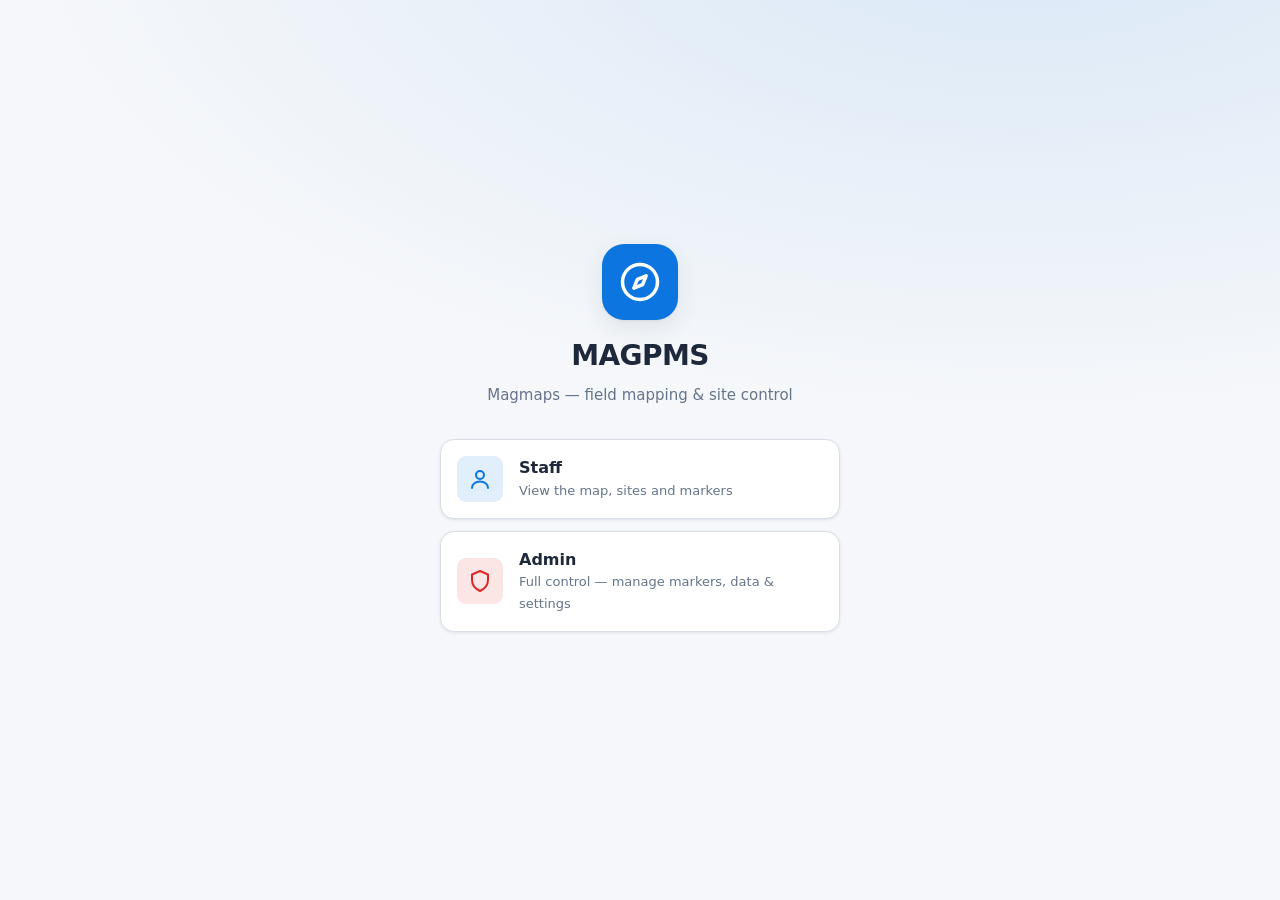
==== app/src/main/assets/index.html @ 500271c7 "Build Magmaps UI into the app with new design and full control system The app previously loaded a re" ====
<!DOCTYPE html>
<html lang="en" data-theme="auto">
<head>
<meta charset="UTF-8">
<meta name="viewport" content="width=device-width, initial-scale=1, viewport-fit=cover">
<meta name="theme-color" content="#1d4ed8">
<title>MAGPMS — Magmaps</title>
<link rel="stylesheet" href="css/theme.css">
</head>
<body>

<div class="entry">
  <div class="entry-card">
    <div class="entry-logo"><span data-icon="compass"></span></div>
    <h1>MAGPMS</h1>
    <p class="tagline">Magmaps — field mapping &amp; site control</p>

    <div class="role-cards">
      <button class="role-card" id="btn-staff">
        <span class="rc-icon"><span data-icon="user"></span></span>
        <span class="grow">
          <span class="rc-title">Staff</span><br>
          <span class="rc-sub">View the map, sites and markers</span>
        </span>
      </button>
      <button class="role-card admin" id="btn-admin">
        <span class="rc-icon"><span data-icon="shield"></span></span>
        <span class="grow">
          <span class="rc-title">Admin</span><br>
          <span class="rc-sub">Full control — manage markers, data &amp; settings</span>
        </span>
      </button>
    </div>

    <p class="continue muted" id="continue-hint"></p>
  </div>
</div>

<!-- Admin PIN modal -->
<div class="modal-backdrop" id="modal-admin-pin">
  <div class="modal">
    <div class="modal-head">
      <h3>Admin access</h3>
      <button class="icon-btn" data-close aria-label="Close"><span data-icon="close"></span></button>
    </div>
    <p class="muted">Enter the admin PIN to continue. Default is <strong>1234</strong> until changed in Settings.</p>
    <div class="field mt-4">
      <input type="password" inputmode="numeric" maxlength="8" class="input pin-input" id="admin-pin" placeholder="••••" autocomplete="off">
    </div>
    <div class="modal-actions">
      <button class="btn" data-close>Cancel</button>
      <button class="btn primary" id="btn-pin-go">Unlock</button>
    </div>
  </div>
</div>

<script src="js/store.js"></script>
<script src="js/app.js"></script>
<script>
(function () {
  App.renderIcons();

  function go(role) {
    Store.setRole(role);
    location.href = role === "admin" ? "admin.html" : "staff.html";
  }

  document.getElementById("btn-staff").addEventListener("click", function () { go("staff"); });

  document.getElementById("btn-admin").addEventListener("click", function () {
    App.openModal("modal-admin-pin");
    setTimeout(function () { document.getElementById("admin-pin").focus(); }, 100);
  });

  function tryPin() {
    var v = document.getElementById("admin-pin").value;
    if (v === Store.getSettings().pin) {
      document.getElementById("admin-pin").value = "";
      go("admin");
    } else {
      App.toast("Wrong PIN", "danger");
    }
  }
  document.getElementById("btn-pin-go").addEventListener("click", tryPin);
  document.getElementById("admin-pin").addEventListener("keydown", function (e) {
    if (e.key === "Enter") tryPin();
  });

  // "Continue as" hint from last used role
  var last = null;
  try { last = localStorage.getItem("magpms.lastRole"); } catch (e) {}
  if (last === "staff" || last === "admin") {
    var hint = document.getElementById("continue-hint");
    hint.innerHTML = 'Last time you signed in as <a href="#" id="continue-link"></a>';
    var link = document.getElementById("continue-link");
    link.textContent = last === "admin" ? "Admin" : "Staff";
    link.addEventListener("click", function (e) {
      e.preventDefault();
      if (last === "admin") {
        App.openModal("modal-admin-pin");
        setTimeout(function () { document.getElementById("admin-pin").focus(); }, 100);
      } else {
        go("staff");
      }
    });
  }
})();
</script>
</body>
</html>
---- app/src/main/assets/css/theme.css ----
/* ==========================================================================
   MAGPMS / Magmaps design system
   Single stylesheet, themed with CSS custom properties.
   Themes: light (default), dark — switched via [data-theme] on <html>,
   with "auto" following prefers-color-scheme.
   ========================================================================== */

:root {
  /* Brand */
  --brand-h: 210;
  --brand: hsl(var(--brand-h) 90% 46%);
  --brand-strong: hsl(var(--brand-h) 90% 38%);
  --brand-soft: hsl(var(--brand-h) 90% 46% / 0.12);
  --accent: hsl(160 84% 39%);
  --danger: hsl(0 72% 51%);
  --danger-soft: hsl(0 72% 51% / 0.12);
  --warning: hsl(38 92% 50%);

  /* Surfaces (light) */
  --bg: hsl(216 33% 97%);
  --surface: #ffffff;
  --surface-2: hsl(216 33% 94%);
  --border: hsl(215 25% 88%);
  --text: hsl(217 33% 17%);
  --text-dim: hsl(215 16% 47%);
  --text-inverse: #ffffff;
  --overlay: hsl(217 33% 17% / 0.45);
  --shadow: 0 1px 2px hsl(217 33% 17% / 0.06), 0 8px 24px hsl(217 33% 17% / 0.09);
  --shadow-sm: 0 1px 3px hsl(217 33% 17% / 0.10);

  /* Geometry */
  --radius: 14px;
  --radius-sm: 9px;
  --radius-full: 999px;
  --space-1: 4px;
  --space-2: 8px;
  --space-3: 12px;
  --space-4: 16px;
  --space-5: 24px;
  --space-6: 32px;

  --sidebar-w: 232px;
  --topbar-h: 56px;
  --bottomnav-h: 60px;

  --font: system-ui, -apple-system, "Segoe UI", Roboto, "Helvetica Neue", sans-serif;
}

/* Dark palette */
[data-theme="dark"] {
  --bg: hsl(220 26% 9%);
  --surface: hsl(219 24% 13%);
  --surface-2: hsl(219 22% 18%);
  --border: hsl(218 18% 24%);
  --text: hsl(214 30% 92%);
  --text-dim: hsl(215 14% 62%);
  --overlay: hsl(220 40% 3% / 0.6);
  --brand: hsl(var(--brand-h) 90% 58%);
  --brand-strong: hsl(var(--brand-h) 90% 50%);
  --brand-soft: hsl(var(--brand-h) 90% 58% / 0.16);
  --shadow: 0 1px 2px hsl(0 0% 0% / 0.3), 0 8px 24px hsl(0 0% 0% / 0.4);
  --shadow-sm: 0 1px 3px hsl(0 0% 0% / 0.35);
}

@media (prefers-color-scheme: dark) {
  [data-theme="auto"] {
    --bg: hsl(220 26% 9%);
    --surface: hsl(219 24% 13%);
    --surface-2: hsl(219 22% 18%);
    --border: hsl(218 18% 24%);
    --text: hsl(214 30% 92%);
    --text-dim: hsl(215 14% 62%);
    --overlay: hsl(220 40% 3% / 0.6);
    --brand: hsl(var(--brand-h) 90% 58%);
    --brand-strong: hsl(var(--brand-h) 90% 50%);
    --brand-soft: hsl(var(--brand-h) 90% 58% / 0.16);
    --shadow: 0 1px 2px hsl(0 0% 0% / 0.3), 0 8px 24px hsl(0 0% 0% / 0.4);
    --shadow-sm: 0 1px 3px hsl(0 0% 0% / 0.35);
  }
}

/* ==== Reset / base ==== */
*, *::before, *::after { box-sizing: border-box; }
html, body { height: 100%; }
body {
  margin: 0;
  font-family: var(--font);
  font-size: 15px;
  line-height: 1.45;
  color: var(--text);
  background: var(--bg);
  -webkit-tap-highlight-color: transparent;
}
h1, h2, h3, h4 { margin: 0; font-weight: 700; }
p { margin: 0; }
button { font: inherit; color: inherit; }
input, select, textarea { font: inherit; color: inherit; }
a { color: var(--brand); text-decoration: none; }
img { max-width: 100%; }
::selection { background: var(--brand-soft); }

/* ==== App shell layout ==== */
.app {
  display: grid;
  grid-template-rows: var(--topbar-h) 1fr;
  grid-template-columns: 1fr;
  height: 100dvh;
  overflow: hidden;
}
.app-main {
  position: relative;
  overflow-y: auto;
  overscroll-behavior: contain;
  padding-bottom: calc(var(--bottomnav-h) + env(safe-area-inset-bottom));
}
.app-main.is-map { overflow: hidden; padding-bottom: 0; }

/* Desktop: sidebar layout */
@media (min-width: 900px) {
  .app {
    grid-template-columns: var(--sidebar-w) 1fr;
    grid-template-rows: var(--topbar-h) 1fr;
    grid-template-areas:
      "sidebar topbar"
      "sidebar main";
  }
  .topbar { grid-area: topbar; }
  .sidebar { grid-area: sidebar; }
  .app-main { grid-area: main; padding-bottom: 0; }
}

/* ==== Topbar ==== */
.topbar {
  display: flex;
  align-items: center;
  gap: var(--space-3);
  padding: 0 var(--space-4);
  background: var(--surface);
  border-bottom: 1px solid var(--border);
  z-index: 30;
}
.topbar-title { font-size: 17px; font-weight: 700; flex: 1; min-width: 0; white-space: nowrap; overflow: hidden; text-overflow: ellipsis; }
.topbar .brand-mini { display: flex; align-items: center; gap: var(--space-2); font-weight: 800; color: var(--brand); }
@media (min-width: 900px) { .topbar .brand-mini { display: none; } }

.role-chip {
  font-size: 12px;
  font-weight: 700;
  letter-spacing: 0.04em;
  text-transform: uppercase;
  padding: 3px 10px;
  border-radius: var(--radius-full);
  background: var(--brand-soft);
  color: var(--brand);
}
.role-chip.admin { background: var(--danger-soft); color: var(--danger); }

/* ==== Sidebar (desktop) ==== */
.sidebar {
  display: none;
  flex-direction: column;
  background: var(--surface);
  border-right: 1px solid var(--border);
  padding: var(--space-4) var(--space-3);
  gap: var(--space-1);
  z-index: 31;
}
.sidebar .brand {
  display: flex;
  align-items: center;
  gap: var(--space-2);
  font-size: 18px;
  font-weight: 800;
  color: var(--brand);
  padding: var(--space-2) var(--space-3) var(--space-5);
}
.nav-item {
  display: flex;
  align-items: center;
  gap: var(--space-3);
  padding: 10px var(--space-3);
  border: 0;
  border-radius: var(--radius-sm);
  background: transparent;
  color: var(--text-dim);
  font-weight: 600;
  cursor: pointer;
  text-align: left;
  width: 100%;
}
.nav-item:hover { background: var(--surface-2); color: var(--text); }
.nav-item.active { background: var(--brand-soft); color: var(--brand); }
.nav-item .icon { width: 20px; height: 20px; flex: none; }
.sidebar .spacer { flex: 1; }
@media (min-width: 900px) { .sidebar { display: flex; } }

/* ==== Bottom nav (mobile) ==== */
.bottom-nav {
  position: fixed;
  left: 0; right: 0; bottom: 0;
  height: calc(var(--bottomnav-h) + env(safe-area-inset-bottom));
  padding-bottom: env(safe-area-inset-bottom);
  display: flex;
  background: var(--surface);
  border-top: 1px solid var(--border);
  z-index: 30;
}
.bottom-nav .nav-item {
  flex: 1;
  flex-direction: column;
  gap: 2px;
  justify-content: center;
  align-items: center;
  font-size: 11px;
  font-weight: 600;
  border-radius: 0;
  padding: 6px 0;
}
.bottom-nav .nav-item.active { background: transparent; }
@media (min-width: 900px) { .bottom-nav { display: none; } }

/* ==== Views (tab sections) ==== */
.view { display: none; }
.view.active { display: block; }
.view-pad { padding: var(--space-4); max-width: 980px; margin: 0 auto; }
@media (min-width: 900px) { .view-pad { padding: var(--space-5); } }

/* ==== Map view ==== */
.map-wrap { position: absolute; inset: 0; }
#map { position: absolute; inset: 0; z-index: 1; background: var(--surface-2); }

.map-fallback {
  position: absolute;
  inset: 0;
  z-index: 2;
  display: flex;
  flex-direction: column;
  align-items: center;
  justify-content: center;
  gap: var(--space-3);
  text-align: center;
  padding: var(--space-5);
  background: var(--bg);
}
.map-fallback .icon { width: 48px; height: 48px; color: var(--text-dim); }

/* Floating map controls */
.map-fabs {
  position: absolute;
  right: var(--space-3);
  bottom: calc(var(--bottomnav-h) + var(--space-4));
  z-index: 5;
  display: flex;
  flex-direction: column;
  gap: var(--space-2);
}
@media (min-width: 900px) { .map-fabs { bottom: var(--space-5); } }
.fab {
  width: 44px; height: 44px;
  border-radius: var(--radius-full);
  border: 1px solid var(--border);
  background: var(--surface);
  color: var(--text);
  box-shadow: var(--shadow-sm);
  display: flex; align-items: center; justify-content: center;
  cursor: pointer;
}
.fab:active { transform: scale(0.94); }
.fab.primary { background: var(--brand); border-color: var(--brand); color: var(--text-inverse); }
.fab .icon { width: 22px; height: 22px; }

/* Leaflet skin to match theme */
.leaflet-container { font-family: var(--font); }
.leaflet-bar a, .leaflet-bar a:hover {
  background: var(--surface);
  color: var(--text);
  border-bottom-color: var(--border);
}
.leaflet-control-layers {
  background: var(--surface);
  color: var(--text);
  border-radius: var(--radius-sm);
  box-shadow: var(--shadow-sm);
  border: 1px solid var(--border);
}
.leaflet-popup-content-wrapper, .leaflet-popup-tip {
  background: var(--surface);
  color: var(--text);
  box-shadow: var(--shadow);
}

/* ==== Cards / stats ==== */
.card {
  background: var(--surface);
  border: 1px solid var(--border);
  border-radius: var(--radius);
  padding: var(--space-4);
  box-shadow: var(--shadow-sm);
}
.card + .card { margin-top: var(--space-4); }
.card-title { font-size: 13px; font-weight: 700; text-transform: uppercase; letter-spacing: 0.05em; color: var(--text-dim); margin-bottom: var(--space-3); }

.stat-grid {
  display: grid;
  grid-template-columns: repeat(auto-fill, minmax(140px, 1fr));
  gap: var(--space-3);
  margin-bottom: var(--space-4);
}
.stat {
  background: var(--surface);
  border: 1px solid var(--border);
  border-radius: var(--radius);
  padding: var(--space-4);
}
.stat .stat-value { font-size: 26px; font-weight: 800; line-height: 1.1; }
.stat .stat-label { font-size: 12px; font-weight: 600; color: var(--text-dim); margin-top: 2px; }
.stat .dot { display: inline-block; width: 10px; height: 10px; border-radius: 50%; margin-right: 6px; }

/* ==== Buttons ==== */
.btn {
  display: inline-flex;
  align-items: center;
  justify-content: center;
  gap: var(--space-2);
  padding: 10px 16px;
  border-radius: var(--radius-sm);
  border: 1px solid var(--border);
  background: var(--surface);
  font-weight: 700;
  cursor: pointer;
  transition: filter 0.15s;
}
.btn:hover { filter: brightness(0.97); }
.btn:active { transform: translateY(1px); }
.btn .icon { width: 18px; height: 18px; }
.btn.primary { background: var(--brand); border-color: var(--brand); color: var(--text-inverse); }
.btn.primary:hover { background: var(--brand-strong); }
.btn.danger { background: var(--danger); border-color: var(--danger); color: var(--text-inverse); }
.btn.ghost { background: transparent; }
.btn.sm { padding: 6px 10px; font-size: 13px; border-radius: 8px; }
.btn.block { width: 100%; }
.btn:disabled { opacity: 0.5; cursor: not-allowed; }

.icon-btn {
  width: 38px; height: 38px;
  display: inline-flex; align-items: center; justify-content: center;
  border-radius: var(--radius-sm);
  border: 0;
  background: transparent;
  color: var(--text-dim);
  cursor: pointer;
}
.icon-btn:hover { background: var(--surface-2); color: var(--text); }
.icon-btn .icon { width: 21px; height: 21px; }

/* ==== Forms ==== */
.field { margin-bottom: var(--space-4); }
.field label { display: block; font-size: 13px; font-weight: 700; margin-bottom: 6px; color: var(--text-dim); }
.input, select.input, textarea.input {
  width: 100%;
  padding: 10px 12px;
  border-radius: var(--radius-sm);
  border: 1px solid var(--border);
  background: var(--surface);
  outline: none;
}
.input:focus { border-color: var(--brand); box-shadow: 0 0 0 3px var(--brand-soft); }
textarea.input { resize: vertical; min-height: 72px; }
.field-row { display: flex; gap: var(--space-3); }
.field-row .field { flex: 1; }

/* Segmented control */
.segmented {
  display: flex;
  background: var(--surface-2);
  border-radius: var(--radius-sm);
  padding: 3px;
  gap: 3px;
}
.segmented button {
  flex: 1;
  border: 0;
  padding: 8px 10px;
  border-radius: 7px;
  background: transparent;
  font-weight: 700;
  font-size: 13px;
  color: var(--text-dim);
  cursor: pointer;
}
.segmented button.active { background: var(--surface); color: var(--text); box-shadow: var(--shadow-sm); }

/* Search */
.search-row { display: flex; gap: var(--space-2); margin-bottom: var(--space-3); }
.search-row .input { flex: 1; }

/* ==== Lists ==== */
.list { display: flex; flex-direction: column; gap: var(--space-2); }
.list-item {
  display: flex;
  align-items: center;
  gap: var(--space-3);
  padding: var(--space-3) var(--space-4);
  background: var(--surface);
  border: 1px solid var(--border);
  border-radius: var(--radius);
  cursor: pointer;
}
.list-item:hover { border-color: var(--brand); }
.list-item .cat-dot { width: 12px; height: 12px; border-radius: 50%; flex: none; }
.list-item .li-main { flex: 1; min-width: 0; }
.list-item .li-title { font-weight: 700; white-space: nowrap; overflow: hidden; text-overflow: ellipsis; }
.list-item .li-sub { font-size: 12.5px; color: var(--text-dim); white-space: nowrap; overflow: hidden; text-overflow: ellipsis; }
.list-item .li-actions { display: flex; gap: var(--space-1); flex: none; }

.empty {
  text-align: center;
  color: var(--text-dim);
  padding: var(--space-6) var(--space-4);
}
.empty .icon { width: 40px; height: 40px; margin-bottom: var(--space-2); }

/* Category chips */
.chip-row { display: flex; gap: var(--space-2); flex-wrap: wrap; margin-bottom: var(--space-3); }
.chip {
  border: 1px solid var(--border);
  background: var(--surface);
  border-radius: var(--radius-full);
  padding: 5px 12px;
  font-size: 13px;
  font-weight: 600;
  color: var(--text-dim);
  cursor: pointer;
  display: inline-flex;
  align-items: center;
  gap: 6px;
}
.chip .dot { width: 9px; height: 9px; border-radius: 50%; }
.chip.active { background: var(--brand-soft); border-color: var(--brand); color: var(--brand); }

/* ==== Modal / sheet ==== */
.modal-backdrop {
  position: fixed;
  inset: 0;
  background: var(--overlay);
  z-index: 50;
  display: none;
  align-items: flex-end;
  justify-content: center;
}
.modal-backdrop.open { display: flex; }
.modal {
  background: var(--surface);
  width: 100%;
  max-height: 88dvh;
  overflow-y: auto;
  border-radius: var(--radius) var(--radius) 0 0;
  padding: var(--space-4) var(--space-4) calc(var(--space-5) + env(safe-area-inset-bottom));
  animation: sheet-in 0.22s ease;
}
@media (min-width: 640px) {
  .modal-backdrop { align-items: center; padding: var(--space-5); }
  .modal { max-width: 460px; border-radius: var(--radius); padding: var(--space-5); }
}
@keyframes sheet-in { from { transform: translateY(24px); opacity: 0.6; } to { transform: none; opacity: 1; } }
.modal-head { display: flex; align-items: center; margin-bottom: var(--space-4); }
.modal-head h3 { flex: 1; font-size: 17px; }
.modal-actions { display: flex; gap: var(--space-3); margin-top: var(--space-4); }
.modal-actions .btn { flex: 1; }

/* ==== Toast ==== */
.toast-host {
  position: fixed;
  left: 50%;
  bottom: calc(var(--bottomnav-h) + var(--space-4) + env(safe-area-inset-bottom));
  transform: translateX(-50%);
  z-index: 80;
  display: flex;
  flex-direction: column;
  gap: var(--space-2);
  align-items: center;
  pointer-events: none;
}
@media (min-width: 900px) { .toast-host { bottom: var(--space-5); } }
.toast {
  background: var(--text);
  color: var(--bg);
  padding: 10px 18px;
  border-radius: var(--radius-full);
  font-weight: 600;
  font-size: 14px;
  box-shadow: var(--shadow);
  animation: sheet-in 0.2s ease;
  max-width: 90vw;
}
.toast.danger { background: var(--danger); color: #fff; }

/* ==== Settings rows ==== */
.setting-row {
  display: flex;
  align-items: center;
  gap: var(--space-3);
  padding: var(--space-3) 0;
  border-bottom: 1px solid var(--border);
}
.setting-row:last-child { border-bottom: 0; }
.setting-row .sr-main { flex: 1; }
.setting-row .sr-title { font-weight: 700; }
.setting-row .sr-sub { font-size: 12.5px; color: var(--text-dim); }
.setting-row .segmented { min-width: 190px; }

/* ==== Entry / login page ==== */
.entry {
  min-height: 100dvh;
  display: flex;
  flex-direction: column;
  align-items: center;
  justify-content: center;
  padding: var(--space-5);
  background:
    radial-gradient(1000px 500px at 80% -10%, var(--brand-soft), transparent),
    var(--bg);
}
.entry-card { width: 100%; max-width: 400px; text-align: center; }
.entry-logo {
  width: 76px; height: 76px;
  margin: 0 auto var(--space-4);
  border-radius: 22px;
  background: var(--brand);
  color: #fff;
  display: flex; align-items: center; justify-content: center;
  box-shadow: var(--shadow);
}
.entry-logo .icon { width: 42px; height: 42px; }
.entry h1 { font-size: 28px; letter-spacing: -0.02em; }
.entry .tagline { color: var(--text-dim); margin: var(--space-2) 0 var(--space-6); }
.role-cards { display: flex; flex-direction: column; gap: var(--space-3); }
.role-card {
  display: flex;
  align-items: center;
  gap: var(--space-4);
  text-align: left;
  padding: var(--space-4);
  border-radius: var(--radius);
  border: 1px solid var(--border);
  background: var(--surface);
  cursor: pointer;
  box-shadow: var(--shadow-sm);
  transition: transform 0.12s, border-color 0.12s;
}
.role-card:hover { transform: translateY(-2px); border-color: var(--brand); }
.role-card .rc-icon {
  width: 46px; height: 46px; flex: none;
  border-radius: var(--radius-sm);
  display: flex; align-items: center; justify-content: center;
  background: var(--brand-soft); color: var(--brand);
}
.role-card.admin .rc-icon { background: var(--danger-soft); color: var(--danger); }
.role-card .rc-icon .icon { width: 24px; height: 24px; }
.role-card .rc-title { font-weight: 800; font-size: 16px; }
.role-card .rc-sub { font-size: 13px; color: var(--text-dim); }
.entry .continue { margin-top: var(--space-5); font-size: 14px; }

/* PIN input */
.pin-input {
  letter-spacing: 0.6em;
  text-align: center;
  font-size: 22px;
  font-weight: 800;
}

/* ==== Utility ==== */
.icon { display: inline-block; vertical-align: middle; fill: none; stroke: currentColor; stroke-width: 2; stroke-linecap: round; stroke-linejoin: round; }
.muted { color: var(--text-dim); }
.mt-2 { margin-top: var(--space-2); }
.mt-4 { margin-top: var(--space-4); }
.row { display: flex; gap: var(--space-3); align-items: center; }
.grow { flex: 1; }
.hidden { display: none !important; }
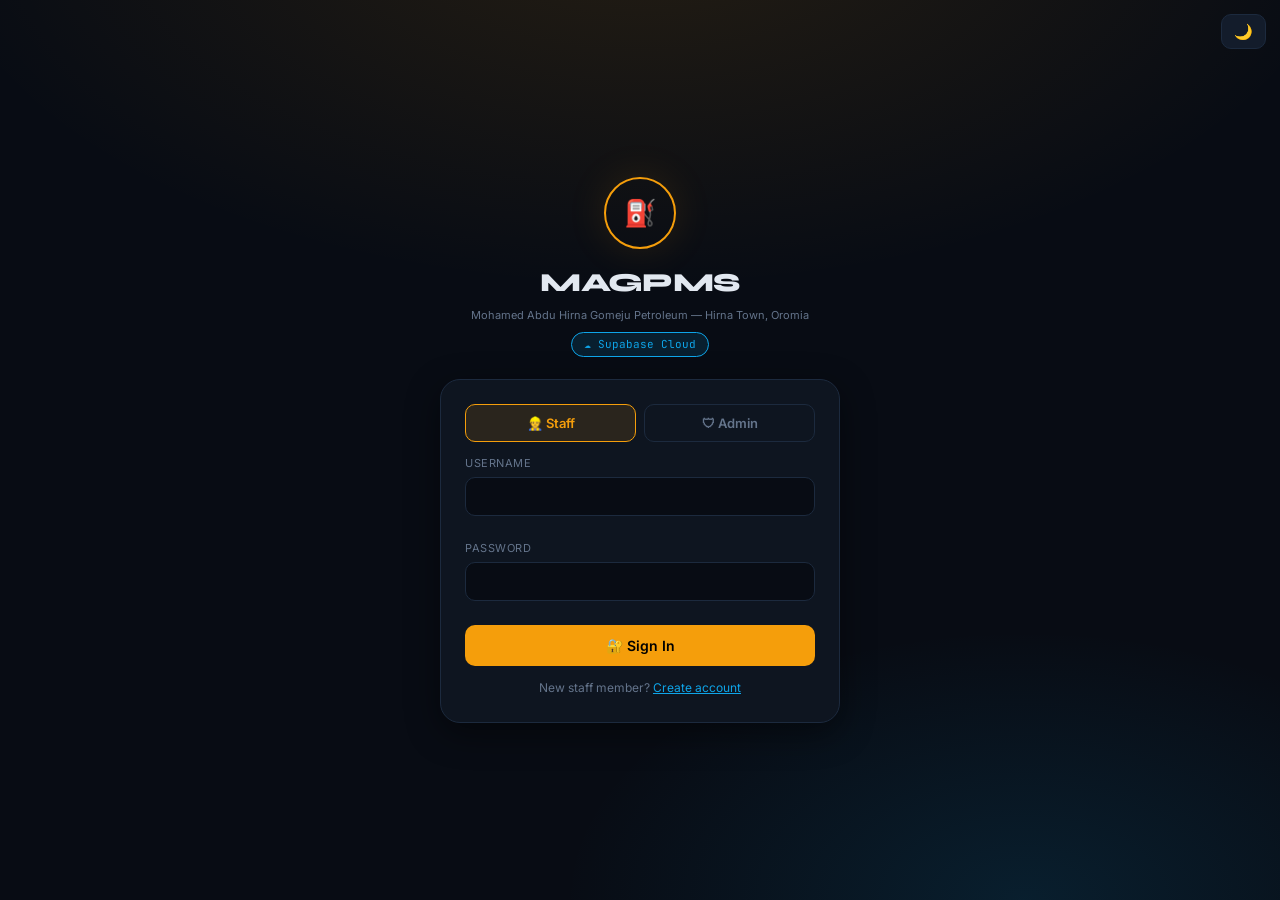
==== commit 1c8b5931: "Replace placeholder UI with the real MAGPMS fuel-station system, redesigned The assets now contain t" ====
--- a/app/src/main/assets/index.html
+++ b/app/src/main/assets/index.html
@@ -1,110 +1,120 @@
 <!DOCTYPE html>
-<html lang="en" data-theme="auto">
+<html lang="en" data-theme="dark">
 <head>
-<meta charset="UTF-8">
-<meta name="viewport" content="width=device-width, initial-scale=1, viewport-fit=cover">
-<meta name="theme-color" content="#1d4ed8">
-<title>MAGPMS — Magmaps</title>
-<link rel="stylesheet" href="css/theme.css">
+<meta charset="UTF-8"/>
+<meta name="viewport" content="width=device-width,initial-scale=1.0,viewport-fit=cover"/>
+<meta name="theme-color" content="#0e1520"/>
+<title>MAGPMS — Cloud Fuel Station</title>
+<link href="https://fonts.googleapis.com/css2?family=Syne:wght@400;600;700;800&family=JetBrains+Mono:wght@400;500&family=Inter:wght@300;400;500;600&display=swap" rel="stylesheet"/>
+<link rel="stylesheet" href="css/theme.css"/>
 </head>
 <body>
+<button class="theme-btn login-theme" id="themeBtn" aria-label="Switch theme">🌙</button>
 
-<div class="entry">
-  <div class="entry-card">
-    <div class="entry-logo"><span data-icon="compass"></span></div>
-    <h1>MAGPMS</h1>
-    <p class="tagline">Magmaps — field mapping &amp; site control</p>
-
-    <div class="role-cards">
-      <button class="role-card" id="btn-staff">
-        <span class="rc-icon"><span data-icon="user"></span></span>
-        <span class="grow">
-          <span class="rc-title">Staff</span><br>
-          <span class="rc-sub">View the map, sites and markers</span>
-        </span>
-      </button>
-      <button class="role-card admin" id="btn-admin">
-        <span class="rc-icon"><span data-icon="shield"></span></span>
-        <span class="grow">
-          <span class="rc-title">Admin</span><br>
-          <span class="rc-sub">Full control — manage markers, data &amp; settings</span>
-        </span>
-      </button>
+<div id="loginPage">
+  <div class="login-wrap">
+    <div class="login-brand">
+      <div class="logo-ring">⛽</div>
+      <h1>MAGPMS</h1>
+      <p>Mohamed Abdu Hirna Gomeju Petroleum — Hirna Town, Oromia</p>
+      <span class="cloud-tag">☁ Supabase Cloud</span>
     </div>
 
-    <p class="continue muted" id="continue-hint"></p>
-  </div>
-</div>
+    <!-- LOGIN CARD -->
+    <div class="login-card" id="loginCard">
+      <div class="role-tabs">
+        <button class="role-tab active" data-role="staff" onclick="setRole('staff',this)">👷 Staff</button>
+        <button class="role-tab" data-role="admin" onclick="setRole('admin',this)">🛡 Admin</button>
+      </div>
+      <div class="field">
+        <label>Username</label>
+        <input type="text" id="lgUser" autocomplete="username"/>
+      </div>
+      <div class="field">
+        <label>Password</label>
+        <input type="password" id="lgPass" autocomplete="current-password"/>
+      </div>
+      <button class="btn btn-gold" id="lgBtn" onclick="doLogin()">🔐 Sign In</button>
+      <div class="msg" id="lgMsg"></div>
+      <div class="switch-link">New staff member? <a onclick="showSignup()">Create account</a></div>
+    </div>
 
-<!-- Admin PIN modal -->
-<div class="modal-backdrop" id="modal-admin-pin">
-  <div class="modal">
-    <div class="modal-head">
-      <h3>Admin access</h3>
-      <button class="icon-btn" data-close aria-label="Close"><span data-icon="close"></span></button>
-    </div>
-    <p class="muted">Enter the admin PIN to continue. Default is <strong>1234</strong> until changed in Settings.</p>
-    <div class="field mt-4">
-      <input type="password" inputmode="numeric" maxlength="8" class="input pin-input" id="admin-pin" placeholder="••••" autocomplete="off">
-    </div>
-    <div class="modal-actions">
-      <button class="btn" data-close>Cancel</button>
-      <button class="btn primary" id="btn-pin-go">Unlock</button>
+    <!-- SIGNUP CARD -->
+    <div class="login-card hidden" id="signupCard">
+      <div class="field">
+        <label>Full Name</label>
+        <input type="text" id="suName"/>
+      </div>
+      <div class="field">
+        <label>Phone</label>
+        <input type="text" id="suPhone" placeholder="09xxxxxxxx"/>
+      </div>
+      <div class="field">
+        <label>Username</label>
+        <input type="text" id="suUser"/>
+      </div>
+      <div class="field">
+        <label>Password (min 6)</label>
+        <input type="password" id="suPass"/>
+      </div>
+      <button class="btn btn-gold" id="suBtn" onclick="doSignup()">✍ Create Staff Account</button>
+      <div class="msg" id="suMsg"></div>
+      <div class="field-hint">Account requires admin approval before login</div>
+      <div class="switch-link">Already have an account? <a onclick="showLogin()">Sign in</a></div>
     </div>
   </div>
 </div>
 
-<script src="js/store.js"></script>
-<script src="js/app.js"></script>
+<script src="config.js"></script>
+<script src="js/ui.js"></script>
 <script>
-(function () {
-  App.renderIcons();
+let role='staff';
 
-  function go(role) {
-    Store.setRole(role);
-    location.href = role === "admin" ? "admin.html" : "staff.html";
-  }
+function setRole(r,btn){
+  role=r;
+  document.querySelectorAll('.role-tab').forEach(t=>t.classList.remove('active'));
+  btn.classList.add('active');
+}
+function showSignup(){document.getElementById('loginCard').classList.add('hidden');document.getElementById('signupCard').classList.remove('hidden');}
+function showLogin(){document.getElementById('signupCard').classList.add('hidden');document.getElementById('loginCard').classList.remove('hidden');}
 
-  document.getElementById("btn-staff").addEventListener("click", function () { go("staff"); });
+// Enter key
+document.getElementById('lgPass').addEventListener('keydown',e=>{if(e.key==='Enter')doLogin()});
 
-  document.getElementById("btn-admin").addEventListener("click", function () {
-    App.openModal("modal-admin-pin");
-    setTimeout(function () { document.getElementById("admin-pin").focus(); }, 100);
-  });
+async function doLogin(){
+  const u=document.getElementById('lgUser').value.trim();
+  const p=document.getElementById('lgPass').value;
+  if(!u||!p){msg('lgMsg','Enter username and password','error');return;}
+  const btn=document.getElementById('lgBtn');
+  btn.disabled=true;btn.textContent='Signing in...';
+  try{
+    const data=await rpc(role==='admin'?'login_admin':'login_staff',{p_username:u,p_password:p});
+    if(data.success){
+      msg('lgMsg','Welcome, '+data.full_name,'success');
+      localStorage.setItem(role==='admin'?'magpms_admin':'magpms_staff',JSON.stringify(data));
+      setTimeout(()=>{location.href=role==='admin'?'admin.html':'staff.html';},500);
+    }else{
+      msg('lgMsg',data.message||'Login failed','error');
+    }
+  }catch(e){msg('lgMsg','Connection error — check internet','error');}
+  finally{btn.disabled=false;btn.textContent='🔐 Sign In';}
+}
 
-  function tryPin() {
-    var v = document.getElementById("admin-pin").value;
-    if (v === Store.getSettings().pin) {
-      document.getElementById("admin-pin").value = "";
-      go("admin");
-    } else {
-      App.toast("Wrong PIN", "danger");
-    }
-  }
-  document.getElementById("btn-pin-go").addEventListener("click", tryPin);
-  document.getElementById("admin-pin").addEventListener("keydown", function (e) {
-    if (e.key === "Enter") tryPin();
-  });
-
-  // "Continue as" hint from last used role
-  var last = null;
-  try { last = localStorage.getItem("magpms.lastRole"); } catch (e) {}
-  if (last === "staff" || last === "admin") {
-    var hint = document.getElementById("continue-hint");
-    hint.innerHTML = 'Last time you signed in as <a href="#" id="continue-link"></a>';
-    var link = document.getElementById("continue-link");
-    link.textContent = last === "admin" ? "Admin" : "Staff";
-    link.addEventListener("click", function (e) {
-      e.preventDefault();
-      if (last === "admin") {
-        App.openModal("modal-admin-pin");
-        setTimeout(function () { document.getElementById("admin-pin").focus(); }, 100);
-      } else {
-        go("staff");
-      }
-    });
-  }
-})();
+async function doSignup(){
+  const name=document.getElementById('suName').value.trim();
+  const phone=document.getElementById('suPhone').value.trim();
+  const user=document.getElementById('suUser').value.trim();
+  const pass=document.getElementById('suPass').value;
+  if(!name||!user||pass.length<6){msg('suMsg','Fill all fields (password min 6 chars)','error');return;}
+  const btn=document.getElementById('suBtn');
+  btn.disabled=true;btn.textContent='Creating...';
+  try{
+    const data=await rpc('register_staff',{p_full_name:name,p_username:user,p_password:pass,p_phone:phone});
+    msg('suMsg',data.message||'Done',data.success?'success':'error');
+    if(data.success){document.getElementById('suName').value='';document.getElementById('suUser').value='';document.getElementById('suPass').value='';document.getElementById('suPhone').value='';}
+  }catch(e){msg('suMsg','Connection error — check internet','error');}
+  finally{btn.disabled=false;btn.textContent='✍ Create Staff Account';}
+}
 </script>
 </body>
 </html>
--- a/app/src/main/assets/css/theme.css
+++ b/app/src/main/assets/css/theme.css
@@ -1,579 +1,298 @@
-/* ==========================================================================
-   MAGPMS / Magmaps design system
-   Single stylesheet, themed with CSS custom properties.
-   Themes: light (default), dark — switched via [data-theme] on <html>,
-   with "auto" following prefers-color-scheme.
-   ========================================================================== */
-
-:root {
-  /* Brand */
-  --brand-h: 210;
-  --brand: hsl(var(--brand-h) 90% 46%);
-  --brand-strong: hsl(var(--brand-h) 90% 38%);
-  --brand-soft: hsl(var(--brand-h) 90% 46% / 0.12);
-  --accent: hsl(160 84% 39%);
-  --danger: hsl(0 72% 51%);
-  --danger-soft: hsl(0 72% 51% / 0.12);
-  --warning: hsl(38 92% 50%);
-
-  /* Surfaces (light) */
-  --bg: hsl(216 33% 97%);
-  --surface: #ffffff;
-  --surface-2: hsl(216 33% 94%);
-  --border: hsl(215 25% 88%);
-  --text: hsl(217 33% 17%);
-  --text-dim: hsl(215 16% 47%);
-  --text-inverse: #ffffff;
-  --overlay: hsl(217 33% 17% / 0.45);
-  --shadow: 0 1px 2px hsl(217 33% 17% / 0.06), 0 8px 24px hsl(217 33% 17% / 0.09);
-  --shadow-sm: 0 1px 3px hsl(217 33% 17% / 0.10);
-
-  /* Geometry */
-  --radius: 14px;
-  --radius-sm: 9px;
-  --radius-full: 999px;
-  --space-1: 4px;
-  --space-2: 8px;
-  --space-3: 12px;
-  --space-4: 16px;
-  --space-5: 24px;
-  --space-6: 32px;
-
-  --sidebar-w: 232px;
-  --topbar-h: 56px;
-  --bottomnav-h: 60px;
-
-  --font: system-ui, -apple-system, "Segoe UI", Roboto, "Helvetica Neue", sans-serif;
-}
-
-/* Dark palette */
-[data-theme="dark"] {
-  --bg: hsl(220 26% 9%);
-  --surface: hsl(219 24% 13%);
-  --surface-2: hsl(219 22% 18%);
-  --border: hsl(218 18% 24%);
-  --text: hsl(214 30% 92%);
-  --text-dim: hsl(215 14% 62%);
-  --overlay: hsl(220 40% 3% / 0.6);
-  --brand: hsl(var(--brand-h) 90% 58%);
-  --brand-strong: hsl(var(--brand-h) 90% 50%);
-  --brand-soft: hsl(var(--brand-h) 90% 58% / 0.16);
-  --shadow: 0 1px 2px hsl(0 0% 0% / 0.3), 0 8px 24px hsl(0 0% 0% / 0.4);
-  --shadow-sm: 0 1px 3px hsl(0 0% 0% / 0.35);
-}
-
-@media (prefers-color-scheme: dark) {
-  [data-theme="auto"] {
-    --bg: hsl(220 26% 9%);
-    --surface: hsl(219 24% 13%);
-    --surface-2: hsl(219 22% 18%);
-    --border: hsl(218 18% 24%);
-    --text: hsl(214 30% 92%);
-    --text-dim: hsl(215 14% 62%);
-    --overlay: hsl(220 40% 3% / 0.6);
-    --brand: hsl(var(--brand-h) 90% 58%);
-    --brand-strong: hsl(var(--brand-h) 90% 50%);
-    --brand-soft: hsl(var(--brand-h) 90% 58% / 0.16);
-    --shadow: 0 1px 2px hsl(0 0% 0% / 0.3), 0 8px 24px hsl(0 0% 0% / 0.4);
-    --shadow-sm: 0 1px 3px hsl(0 0% 0% / 0.35);
+/* ============================================================
+   MAGPMS Cloud — fuel station design system
+   Shared by index.html, staff.html, admin.html.
+   Dark is the default theme; [data-theme="light"] switches,
+   [data-theme="auto"] follows the system.
+   Variable names match the original pages so existing inline
+   styles (var(--success) etc.) keep working.
+   ============================================================ */
+
+:root{
+  --bg:#080c14; --surface:#0e1520; --surface2:#131c2b; --border:#1c2a3e;
+  --accent:#f59e0b; --accent2:#0ea5e9; --danger:#ef4444; --success:#22c55e;
+  --purple:#a78bfa; --txt:#e2e8f0; --muted:#64748b;
+  --accent-soft:rgba(245,158,11,.12); --accent2-soft:rgba(14,165,233,.12);
+  --danger-soft:rgba(239,68,68,.12); --success-soft:rgba(34,197,94,.12);
+  --btn-dark-ink:#000;
+  --shadow:0 10px 34px rgba(0,0,0,.45);
+  --radius:18px; --radius-sm:10px;
+  --sidebar-w:280px; --bottomnav-h:58px;
+}
+[data-theme="light"]{
+  --bg:#f2f5fa; --surface:#ffffff; --surface2:#e9eef6; --border:#d6deea;
+  --txt:#16233a; --muted:#5b6b82;
+  --accent:#d97706; --accent2:#0284c7;
+  --accent-soft:rgba(217,119,6,.12); --accent2-soft:rgba(2,132,199,.12);
+  --shadow:0 10px 30px rgba(22,35,58,.12);
+}
+@media (prefers-color-scheme: light){
+  [data-theme="auto"]{
+    --bg:#f2f5fa; --surface:#ffffff; --surface2:#e9eef6; --border:#d6deea;
+    --txt:#16233a; --muted:#5b6b82;
+    --accent:#d97706; --accent2:#0284c7;
+    --accent-soft:rgba(217,119,6,.12); --accent2-soft:rgba(2,132,199,.12);
+    --shadow:0 10px 30px rgba(22,35,58,.12);
   }
 }
 
-/* ==== Reset / base ==== */
-*, *::before, *::after { box-sizing: border-box; }
-html, body { height: 100%; }
-body {
-  margin: 0;
-  font-family: var(--font);
-  font-size: 15px;
-  line-height: 1.45;
-  color: var(--text);
-  background: var(--bg);
-  -webkit-tap-highlight-color: transparent;
-}
-h1, h2, h3, h4 { margin: 0; font-weight: 700; }
-p { margin: 0; }
-button { font: inherit; color: inherit; }
-input, select, textarea { font: inherit; color: inherit; }
-a { color: var(--brand); text-decoration: none; }
-img { max-width: 100%; }
-::selection { background: var(--brand-soft); }
-
-/* ==== App shell layout ==== */
-.app {
-  display: grid;
-  grid-template-rows: var(--topbar-h) 1fr;
-  grid-template-columns: 1fr;
-  height: 100dvh;
-  overflow: hidden;
-}
-.app-main {
-  position: relative;
-  overflow-y: auto;
-  overscroll-behavior: contain;
-  padding-bottom: calc(var(--bottomnav-h) + env(safe-area-inset-bottom));
-}
-.app-main.is-map { overflow: hidden; padding-bottom: 0; }
-
-/* Desktop: sidebar layout */
-@media (min-width: 900px) {
-  .app {
-    grid-template-columns: var(--sidebar-w) 1fr;
-    grid-template-rows: var(--topbar-h) 1fr;
-    grid-template-areas:
-      "sidebar topbar"
-      "sidebar main";
-  }
-  .topbar { grid-area: topbar; }
-  .sidebar { grid-area: sidebar; }
-  .app-main { grid-area: main; padding-bottom: 0; }
-}
-
-/* ==== Topbar ==== */
-.topbar {
-  display: flex;
-  align-items: center;
-  gap: var(--space-3);
-  padding: 0 var(--space-4);
-  background: var(--surface);
-  border-bottom: 1px solid var(--border);
-  z-index: 30;
-}
-.topbar-title { font-size: 17px; font-weight: 700; flex: 1; min-width: 0; white-space: nowrap; overflow: hidden; text-overflow: ellipsis; }
-.topbar .brand-mini { display: flex; align-items: center; gap: var(--space-2); font-weight: 800; color: var(--brand); }
-@media (min-width: 900px) { .topbar .brand-mini { display: none; } }
-
-.role-chip {
-  font-size: 12px;
-  font-weight: 700;
-  letter-spacing: 0.04em;
-  text-transform: uppercase;
-  padding: 3px 10px;
-  border-radius: var(--radius-full);
-  background: var(--brand-soft);
-  color: var(--brand);
-}
-.role-chip.admin { background: var(--danger-soft); color: var(--danger); }
-
-/* ==== Sidebar (desktop) ==== */
-.sidebar {
-  display: none;
-  flex-direction: column;
-  background: var(--surface);
-  border-right: 1px solid var(--border);
-  padding: var(--space-4) var(--space-3);
-  gap: var(--space-1);
-  z-index: 31;
-}
-.sidebar .brand {
-  display: flex;
-  align-items: center;
-  gap: var(--space-2);
-  font-size: 18px;
-  font-weight: 800;
-  color: var(--brand);
-  padding: var(--space-2) var(--space-3) var(--space-5);
-}
-.nav-item {
-  display: flex;
-  align-items: center;
-  gap: var(--space-3);
-  padding: 10px var(--space-3);
-  border: 0;
-  border-radius: var(--radius-sm);
-  background: transparent;
-  color: var(--text-dim);
-  font-weight: 600;
-  cursor: pointer;
-  text-align: left;
-  width: 100%;
-}
-.nav-item:hover { background: var(--surface-2); color: var(--text); }
-.nav-item.active { background: var(--brand-soft); color: var(--brand); }
-.nav-item .icon { width: 20px; height: 20px; flex: none; }
-.sidebar .spacer { flex: 1; }
-@media (min-width: 900px) { .sidebar { display: flex; } }
-
-/* ==== Bottom nav (mobile) ==== */
-.bottom-nav {
-  position: fixed;
-  left: 0; right: 0; bottom: 0;
-  height: calc(var(--bottomnav-h) + env(safe-area-inset-bottom));
-  padding-bottom: env(safe-area-inset-bottom);
-  display: flex;
-  background: var(--surface);
-  border-top: 1px solid var(--border);
-  z-index: 30;
-}
-.bottom-nav .nav-item {
-  flex: 1;
-  flex-direction: column;
-  gap: 2px;
-  justify-content: center;
-  align-items: center;
-  font-size: 11px;
-  font-weight: 600;
-  border-radius: 0;
-  padding: 6px 0;
-}
-.bottom-nav .nav-item.active { background: transparent; }
-@media (min-width: 900px) { .bottom-nav { display: none; } }
-
-/* ==== Views (tab sections) ==== */
-.view { display: none; }
-.view.active { display: block; }
-.view-pad { padding: var(--space-4); max-width: 980px; margin: 0 auto; }
-@media (min-width: 900px) { .view-pad { padding: var(--space-5); } }
-
-/* ==== Map view ==== */
-.map-wrap { position: absolute; inset: 0; }
-#map { position: absolute; inset: 0; z-index: 1; background: var(--surface-2); }
-
-.map-fallback {
-  position: absolute;
-  inset: 0;
-  z-index: 2;
-  display: flex;
-  flex-direction: column;
-  align-items: center;
-  justify-content: center;
-  gap: var(--space-3);
-  text-align: center;
-  padding: var(--space-5);
-  background: var(--bg);
-}
-.map-fallback .icon { width: 48px; height: 48px; color: var(--text-dim); }
-
-/* Floating map controls */
-.map-fabs {
-  position: absolute;
-  right: var(--space-3);
-  bottom: calc(var(--bottomnav-h) + var(--space-4));
-  z-index: 5;
-  display: flex;
-  flex-direction: column;
-  gap: var(--space-2);
-}
-@media (min-width: 900px) { .map-fabs { bottom: var(--space-5); } }
-.fab {
-  width: 44px; height: 44px;
-  border-radius: var(--radius-full);
-  border: 1px solid var(--border);
-  background: var(--surface);
-  color: var(--text);
-  box-shadow: var(--shadow-sm);
-  display: flex; align-items: center; justify-content: center;
-  cursor: pointer;
-}
-.fab:active { transform: scale(0.94); }
-.fab.primary { background: var(--brand); border-color: var(--brand); color: var(--text-inverse); }
-.fab .icon { width: 22px; height: 22px; }
-
-/* Leaflet skin to match theme */
-.leaflet-container { font-family: var(--font); }
-.leaflet-bar a, .leaflet-bar a:hover {
-  background: var(--surface);
-  color: var(--text);
-  border-bottom-color: var(--border);
-}
-.leaflet-control-layers {
-  background: var(--surface);
-  color: var(--text);
-  border-radius: var(--radius-sm);
-  box-shadow: var(--shadow-sm);
-  border: 1px solid var(--border);
-}
-.leaflet-popup-content-wrapper, .leaflet-popup-tip {
-  background: var(--surface);
-  color: var(--text);
-  box-shadow: var(--shadow);
-}
-
-/* ==== Cards / stats ==== */
-.card {
-  background: var(--surface);
-  border: 1px solid var(--border);
-  border-radius: var(--radius);
-  padding: var(--space-4);
-  box-shadow: var(--shadow-sm);
-}
-.card + .card { margin-top: var(--space-4); }
-.card-title { font-size: 13px; font-weight: 700; text-transform: uppercase; letter-spacing: 0.05em; color: var(--text-dim); margin-bottom: var(--space-3); }
-
-.stat-grid {
-  display: grid;
-  grid-template-columns: repeat(auto-fill, minmax(140px, 1fr));
-  gap: var(--space-3);
-  margin-bottom: var(--space-4);
-}
-.stat {
-  background: var(--surface);
-  border: 1px solid var(--border);
-  border-radius: var(--radius);
-  padding: var(--space-4);
-}
-.stat .stat-value { font-size: 26px; font-weight: 800; line-height: 1.1; }
-.stat .stat-label { font-size: 12px; font-weight: 600; color: var(--text-dim); margin-top: 2px; }
-.stat .dot { display: inline-block; width: 10px; height: 10px; border-radius: 50%; margin-right: 6px; }
-
-/* ==== Buttons ==== */
-.btn {
-  display: inline-flex;
-  align-items: center;
-  justify-content: center;
-  gap: var(--space-2);
-  padding: 10px 16px;
-  border-radius: var(--radius-sm);
-  border: 1px solid var(--border);
-  background: var(--surface);
-  font-weight: 700;
-  cursor: pointer;
-  transition: filter 0.15s;
-}
-.btn:hover { filter: brightness(0.97); }
-.btn:active { transform: translateY(1px); }
-.btn .icon { width: 18px; height: 18px; }
-.btn.primary { background: var(--brand); border-color: var(--brand); color: var(--text-inverse); }
-.btn.primary:hover { background: var(--brand-strong); }
-.btn.danger { background: var(--danger); border-color: var(--danger); color: var(--text-inverse); }
-.btn.ghost { background: transparent; }
-.btn.sm { padding: 6px 10px; font-size: 13px; border-radius: 8px; }
-.btn.block { width: 100%; }
-.btn:disabled { opacity: 0.5; cursor: not-allowed; }
-
-.icon-btn {
-  width: 38px; height: 38px;
-  display: inline-flex; align-items: center; justify-content: center;
-  border-radius: var(--radius-sm);
-  border: 0;
-  background: transparent;
-  color: var(--text-dim);
-  cursor: pointer;
-}
-.icon-btn:hover { background: var(--surface-2); color: var(--text); }
-.icon-btn .icon { width: 21px; height: 21px; }
-
-/* ==== Forms ==== */
-.field { margin-bottom: var(--space-4); }
-.field label { display: block; font-size: 13px; font-weight: 700; margin-bottom: 6px; color: var(--text-dim); }
-.input, select.input, textarea.input {
-  width: 100%;
-  padding: 10px 12px;
-  border-radius: var(--radius-sm);
-  border: 1px solid var(--border);
-  background: var(--surface);
-  outline: none;
-}
-.input:focus { border-color: var(--brand); box-shadow: 0 0 0 3px var(--brand-soft); }
-textarea.input { resize: vertical; min-height: 72px; }
-.field-row { display: flex; gap: var(--space-3); }
-.field-row .field { flex: 1; }
-
-/* Segmented control */
-.segmented {
-  display: flex;
-  background: var(--surface-2);
-  border-radius: var(--radius-sm);
-  padding: 3px;
-  gap: 3px;
-}
-.segmented button {
-  flex: 1;
-  border: 0;
-  padding: 8px 10px;
-  border-radius: 7px;
-  background: transparent;
-  font-weight: 700;
-  font-size: 13px;
-  color: var(--text-dim);
-  cursor: pointer;
-}
-.segmented button.active { background: var(--surface); color: var(--text); box-shadow: var(--shadow-sm); }
-
-/* Search */
-.search-row { display: flex; gap: var(--space-2); margin-bottom: var(--space-3); }
-.search-row .input { flex: 1; }
-
-/* ==== Lists ==== */
-.list { display: flex; flex-direction: column; gap: var(--space-2); }
-.list-item {
-  display: flex;
-  align-items: center;
-  gap: var(--space-3);
-  padding: var(--space-3) var(--space-4);
-  background: var(--surface);
-  border: 1px solid var(--border);
-  border-radius: var(--radius);
-  cursor: pointer;
-}
-.list-item:hover { border-color: var(--brand); }
-.list-item .cat-dot { width: 12px; height: 12px; border-radius: 50%; flex: none; }
-.list-item .li-main { flex: 1; min-width: 0; }
-.list-item .li-title { font-weight: 700; white-space: nowrap; overflow: hidden; text-overflow: ellipsis; }
-.list-item .li-sub { font-size: 12.5px; color: var(--text-dim); white-space: nowrap; overflow: hidden; text-overflow: ellipsis; }
-.list-item .li-actions { display: flex; gap: var(--space-1); flex: none; }
-
-.empty {
-  text-align: center;
-  color: var(--text-dim);
-  padding: var(--space-6) var(--space-4);
-}
-.empty .icon { width: 40px; height: 40px; margin-bottom: var(--space-2); }
-
-/* Category chips */
-.chip-row { display: flex; gap: var(--space-2); flex-wrap: wrap; margin-bottom: var(--space-3); }
-.chip {
-  border: 1px solid var(--border);
-  background: var(--surface);
-  border-radius: var(--radius-full);
-  padding: 5px 12px;
-  font-size: 13px;
-  font-weight: 600;
-  color: var(--text-dim);
-  cursor: pointer;
-  display: inline-flex;
-  align-items: center;
-  gap: 6px;
-}
-.chip .dot { width: 9px; height: 9px; border-radius: 50%; }
-.chip.active { background: var(--brand-soft); border-color: var(--brand); color: var(--brand); }
-
-/* ==== Modal / sheet ==== */
-.modal-backdrop {
-  position: fixed;
-  inset: 0;
-  background: var(--overlay);
-  z-index: 50;
-  display: none;
-  align-items: flex-end;
-  justify-content: center;
-}
-.modal-backdrop.open { display: flex; }
-.modal {
-  background: var(--surface);
-  width: 100%;
-  max-height: 88dvh;
-  overflow-y: auto;
-  border-radius: var(--radius) var(--radius) 0 0;
-  padding: var(--space-4) var(--space-4) calc(var(--space-5) + env(safe-area-inset-bottom));
-  animation: sheet-in 0.22s ease;
-}
-@media (min-width: 640px) {
-  .modal-backdrop { align-items: center; padding: var(--space-5); }
-  .modal { max-width: 460px; border-radius: var(--radius); padding: var(--space-5); }
-}
-@keyframes sheet-in { from { transform: translateY(24px); opacity: 0.6; } to { transform: none; opacity: 1; } }
-.modal-head { display: flex; align-items: center; margin-bottom: var(--space-4); }
-.modal-head h3 { flex: 1; font-size: 17px; }
-.modal-actions { display: flex; gap: var(--space-3); margin-top: var(--space-4); }
-.modal-actions .btn { flex: 1; }
-
-/* ==== Toast ==== */
-.toast-host {
-  position: fixed;
-  left: 50%;
-  bottom: calc(var(--bottomnav-h) + var(--space-4) + env(safe-area-inset-bottom));
-  transform: translateX(-50%);
-  z-index: 80;
-  display: flex;
-  flex-direction: column;
-  gap: var(--space-2);
-  align-items: center;
-  pointer-events: none;
-}
-@media (min-width: 900px) { .toast-host { bottom: var(--space-5); } }
-.toast {
-  background: var(--text);
-  color: var(--bg);
-  padding: 10px 18px;
-  border-radius: var(--radius-full);
-  font-weight: 600;
-  font-size: 14px;
-  box-shadow: var(--shadow);
-  animation: sheet-in 0.2s ease;
-  max-width: 90vw;
-}
-.toast.danger { background: var(--danger); color: #fff; }
-
-/* ==== Settings rows ==== */
-.setting-row {
-  display: flex;
-  align-items: center;
-  gap: var(--space-3);
-  padding: var(--space-3) 0;
-  border-bottom: 1px solid var(--border);
-}
-.setting-row:last-child { border-bottom: 0; }
-.setting-row .sr-main { flex: 1; }
-.setting-row .sr-title { font-weight: 700; }
-.setting-row .sr-sub { font-size: 12.5px; color: var(--text-dim); }
-.setting-row .segmented { min-width: 190px; }
-
-/* ==== Entry / login page ==== */
-.entry {
-  min-height: 100dvh;
-  display: flex;
-  flex-direction: column;
-  align-items: center;
-  justify-content: center;
-  padding: var(--space-5);
-  background:
-    radial-gradient(1000px 500px at 80% -10%, var(--brand-soft), transparent),
-    var(--bg);
-}
-.entry-card { width: 100%; max-width: 400px; text-align: center; }
-.entry-logo {
-  width: 76px; height: 76px;
-  margin: 0 auto var(--space-4);
-  border-radius: 22px;
-  background: var(--brand);
-  color: #fff;
-  display: flex; align-items: center; justify-content: center;
-  box-shadow: var(--shadow);
-}
-.entry-logo .icon { width: 42px; height: 42px; }
-.entry h1 { font-size: 28px; letter-spacing: -0.02em; }
-.entry .tagline { color: var(--text-dim); margin: var(--space-2) 0 var(--space-6); }
-.role-cards { display: flex; flex-direction: column; gap: var(--space-3); }
-.role-card {
-  display: flex;
-  align-items: center;
-  gap: var(--space-4);
-  text-align: left;
-  padding: var(--space-4);
-  border-radius: var(--radius);
-  border: 1px solid var(--border);
-  background: var(--surface);
-  cursor: pointer;
-  box-shadow: var(--shadow-sm);
-  transition: transform 0.12s, border-color 0.12s;
-}
-.role-card:hover { transform: translateY(-2px); border-color: var(--brand); }
-.role-card .rc-icon {
-  width: 46px; height: 46px; flex: none;
-  border-radius: var(--radius-sm);
-  display: flex; align-items: center; justify-content: center;
-  background: var(--brand-soft); color: var(--brand);
-}
-.role-card.admin .rc-icon { background: var(--danger-soft); color: var(--danger); }
-.role-card .rc-icon .icon { width: 24px; height: 24px; }
-.role-card .rc-title { font-weight: 800; font-size: 16px; }
-.role-card .rc-sub { font-size: 13px; color: var(--text-dim); }
-.entry .continue { margin-top: var(--space-5); font-size: 14px; }
-
-/* PIN input */
-.pin-input {
-  letter-spacing: 0.6em;
-  text-align: center;
-  font-size: 22px;
-  font-weight: 800;
-}
-
-/* ==== Utility ==== */
-.icon { display: inline-block; vertical-align: middle; fill: none; stroke: currentColor; stroke-width: 2; stroke-linecap: round; stroke-linejoin: round; }
-.muted { color: var(--text-dim); }
-.mt-2 { margin-top: var(--space-2); }
-.mt-4 { margin-top: var(--space-4); }
-.row { display: flex; gap: var(--space-3); align-items: center; }
-.grow { flex: 1; }
-.hidden { display: none !important; }
+*,*::before,*::after{box-sizing:border-box;margin:0;padding:0}
+html{scroll-behavior:smooth}
+body{background:var(--bg);color:var(--txt);font-family:'Inter',system-ui,sans-serif;
+  font-size:15px;line-height:1.55;min-height:100vh;-webkit-tap-highlight-color:transparent}
+h1.display{font-family:'Syne',sans-serif;font-weight:800;font-size:clamp(30px,7vw,44px);letter-spacing:-.02em}
+.sub{color:var(--muted);margin-top:4px}
+.mono{font-family:'JetBrains Mono',monospace;font-size:12px}
+.hidden{display:none!important}
+.muted{color:var(--muted)}
+
+/* ---------- Topbar ---------- */
+header{background:var(--surface);border-bottom:1px solid var(--border);padding:11px 16px;
+  display:flex;justify-content:space-between;align-items:center;gap:10px;
+  position:sticky;top:0;z-index:30}
+header .brand{font-family:'Syne',sans-serif;font-size:16px;white-space:nowrap;overflow:hidden;text-overflow:ellipsis}
+header .brand small{display:block;font-size:10px;color:var(--muted);font-weight:400}
+header .h-actions{display:flex;align-items:center;gap:8px;flex:none}
+.menu-btn{background:var(--surface2);border:1px solid var(--border);color:var(--txt);
+  border-radius:var(--radius-sm);padding:9px 13px;font-size:16px;cursor:pointer}
+.theme-btn{background:var(--surface2);border:1px solid var(--border);color:var(--txt);
+  border-radius:var(--radius-sm);padding:9px 12px;font-size:15px;cursor:pointer;line-height:1}
+
+/* ---------- Sidebar / drawer ---------- */
+#sideMenu{position:fixed;top:0;left:calc(-1 * var(--sidebar-w) - 12px);width:var(--sidebar-w);height:100vh;
+  height:100dvh;background:var(--surface);border-right:1px solid var(--border);z-index:60;
+  transition:left .25s;padding:20px 14px;overflow-y:auto}
+#sideMenu.open{left:0}
+#menuOverlay{position:fixed;inset:0;background:rgba(0,0,0,.55);z-index:50;display:none}
+#menuOverlay.show{display:block}
+.menu-head{display:flex;align-items:center;gap:12px;padding:8px 10px 20px}
+.menu-logo{width:52px;height:52px;border-radius:50%;border:2.5px solid var(--accent);
+  display:grid;place-items:center;font-size:22px;flex:none}
+.menu-title{font-family:'Syne',sans-serif;font-weight:800;font-size:17px;letter-spacing:.04em}
+.menu-sub{font-size:11px;color:var(--muted)}
+.mi{display:flex;align-items:center;gap:12px;padding:12px 14px;border-radius:12px;cursor:pointer;
+  font-size:14.5px;color:var(--txt);border-left:3px solid transparent;margin-bottom:3px;user-select:none}
+.mi:hover,.mi.active{background:var(--surface2);border-left-color:var(--accent)}
+.mi span.ic{font-size:19px;width:24px;text-align:center}
+
+/* ---------- Bottom quick-nav (mobile only) ---------- */
+.bottom-nav{position:fixed;left:0;right:0;bottom:0;z-index:40;display:flex;
+  background:var(--surface);border-top:1px solid var(--border);
+  height:calc(var(--bottomnav-h) + env(safe-area-inset-bottom));padding-bottom:env(safe-area-inset-bottom)}
+.bn-item{flex:1;display:flex;flex-direction:column;align-items:center;justify-content:center;gap:1px;
+  background:transparent;border:0;color:var(--muted);font-size:10.5px;font-weight:600;
+  font-family:inherit;cursor:pointer;padding:5px 0}
+.bn-item .ic{font-size:19px;line-height:1.2}
+.bn-item.active{color:var(--accent)}
+
+/* ---------- Layout / desktop ---------- */
+.wrap{max-width:900px;margin:0 auto;padding:18px 16px calc(var(--bottomnav-h) + 40px)}
+@media (min-width:900px){
+  body.has-sidebar{padding-left:var(--sidebar-w)}
+  #sideMenu{left:0!important}
+  #menuOverlay{display:none!important}
+  .menu-btn{display:none}
+  .bottom-nav{display:none}
+  .wrap{padding:26px 28px 60px;max-width:980px}
+}
+
+/* ---------- Sections ---------- */
+.section{display:none}
+.section.show{display:block;animation:fadeUp .25s ease}
+@keyframes fadeUp{from{opacity:0;transform:translateY(10px)}to{opacity:1;transform:none}}
+
+/* ---------- Clock / notice ---------- */
+.clock{background:var(--surface);border:1px solid var(--border);border-radius:14px;
+  padding:12px 16px;display:inline-block;font-family:'JetBrains Mono',monospace;margin-top:16px}
+.clock .d{color:var(--accent);font-size:14px}
+.clock .t{color:var(--muted);font-size:13px;text-align:right;margin-top:2px}
+.notice{display:flex;gap:12px;align-items:center;background:var(--accent2-soft);
+  border:1px solid var(--accent2);border-radius:16px;padding:13px 16px;margin-top:16px;
+  color:var(--accent2);font-size:14px}
+.notice b{color:var(--txt)}
+
+/* ---------- Stat cards ---------- */
+.stats{display:grid;grid-template-columns:1fr 1fr;gap:12px;margin-top:20px}
+@media (min-width:700px){.stats{grid-template-columns:repeat(4,1fr)}}
+.scard{background:var(--surface);border:1px solid var(--border);border-radius:var(--radius);
+  padding:18px 16px;position:relative;overflow:hidden}
+.scard::after{content:"";position:absolute;top:-38px;right:-38px;width:120px;height:120px;border-radius:50%;
+  background:rgba(128,128,128,.06)}
+.scard .em{font-size:26px}
+.scard .lbl{color:var(--muted);font-size:11px;letter-spacing:.13em;text-transform:uppercase;margin-top:10px}
+.scard .val{font-family:'Syne',sans-serif;font-weight:800;font-size:clamp(22px,6vw,30px);margin-top:6px;
+  white-space:nowrap;overflow:hidden;text-overflow:ellipsis}
+.scard .unit{color:var(--muted);font-size:12.5px;margin-top:6px}
+.v-gold{color:var(--accent)}.v-blue{color:var(--accent2)}.v-purple{color:var(--purple)}.v-green{color:var(--success)}
+.scard.hl{border-color:var(--accent)}
+.badge-low{display:inline-block;margin-left:8px;padding:2px 9px;border-radius:99px;font-size:10px;
+  font-weight:700;background:var(--danger-soft);color:var(--danger);vertical-align:middle;
+  font-family:'JetBrains Mono',monospace}
+
+/* ---------- Cards ---------- */
+.card{background:var(--surface);border:1px solid var(--border);border-radius:var(--radius);
+  padding:18px;margin-top:16px;box-shadow:var(--shadow)}
+.card h2{font-family:'Syne',sans-serif;font-size:15px;margin-bottom:12px;color:var(--accent)}
+.card-tools{display:flex;gap:8px;align-items:center;flex-wrap:wrap;margin-bottom:12px}
+.card-tools input{flex:1;min-width:140px}
+.divider{border-top:1px solid var(--border);margin:12px 0}
+
+/* ---------- Forms ---------- */
+.field{display:grid;gap:5px;margin-bottom:11px}
+label{font-size:11px;color:var(--muted);text-transform:uppercase;letter-spacing:.05em}
+input,select,textarea{background:var(--bg);border:1px solid var(--border);border-radius:var(--radius-sm);
+  color:var(--txt);font-size:14px;padding:10px 13px;width:100%;font-family:inherit;outline:none;
+  transition:border-color .15s, box-shadow .15s}
+input:focus,select:focus,textarea:focus{border-color:var(--accent);box-shadow:0 0 0 3px var(--accent-soft)}
+select option{background:var(--surface);color:var(--txt)}
+.grid2{display:grid;grid-template-columns:1fr 1fr;gap:10px}
+.field-hint{font-size:11px;color:var(--muted);text-align:center;font-family:'JetBrains Mono',monospace}
+
+/* ---------- Buttons ---------- */
+.btn{padding:9px 14px;border:none;border-radius:var(--radius-sm);font-size:13px;font-weight:600;
+  cursor:pointer;font-family:inherit;transition:opacity .15s, transform .05s}
+.btn:hover{opacity:.88}
+.btn:active{transform:translateY(1px)}
+.btn:disabled{opacity:.5;cursor:not-allowed}
+.btn-gold{background:var(--accent);color:var(--btn-dark-ink);width:100%;padding:12px;font-size:14px}
+.btn-blue{background:var(--accent2);color:var(--btn-dark-ink);padding:6px 12px;font-size:12px}
+.btn-ok{background:var(--success);color:var(--btn-dark-ink);padding:6px 12px;font-size:12px}
+.btn-no{background:var(--danger);color:#fff;padding:6px 12px;font-size:12px}
+.btn-out{background:var(--danger);color:#fff}
+.btn-ghost{background:var(--surface2);border:1px solid var(--border);color:var(--txt)}
+
+/* ---------- Tabs & chips ---------- */
+.tabs{display:flex;gap:7px;margin-bottom:13px;flex-wrap:wrap}
+.tab{padding:6px 14px;border-radius:99px;border:1px solid var(--border);background:transparent;
+  color:var(--muted);font-size:12px;font-weight:600;cursor:pointer;font-family:inherit}
+.tab.active{background:var(--accent);color:var(--btn-dark-ink);border-color:var(--accent)}
+.price-chips{display:flex;gap:8px;margin-bottom:12px;flex-wrap:wrap}
+.chip{background:var(--bg);border:1px solid var(--border);border-radius:99px;padding:5px 13px;
+  font-size:12px;font-family:'JetBrains Mono',monospace;color:var(--accent2)}
+.qbtns{display:flex;gap:7px;flex-wrap:wrap;margin-bottom:11px}
+.qbtn{background:var(--surface2);border:1px solid var(--border);border-radius:99px;color:var(--txt);
+  font-size:12.5px;font-weight:600;padding:6px 13px;cursor:pointer;font-family:'JetBrains Mono',monospace}
+.qbtn:hover{border-color:var(--accent);color:var(--accent)}
+.seg{display:flex;background:var(--surface2);border-radius:var(--radius-sm);padding:3px;gap:3px;margin-bottom:11px}
+.seg button{flex:1;border:0;padding:8px;border-radius:8px;background:transparent;color:var(--muted);
+  font-weight:600;font-size:12.5px;cursor:pointer;font-family:inherit}
+.seg button.active{background:var(--surface);color:var(--txt);box-shadow:0 1px 4px rgba(0,0,0,.25)}
+
+/* ---------- Rows / lists ---------- */
+.row{display:flex;justify-content:space-between;align-items:center;gap:10px;padding:11px 0;
+  border-bottom:1px solid var(--border);flex-wrap:wrap}
+.row:last-child{border-bottom:none}
+.row .info h3{font-size:14px}
+.row .info p{font-size:11.5px;color:var(--muted)}
+.tag{display:inline-block;padding:2px 9px;border-radius:99px;font-size:10.5px;font-weight:700;
+  font-family:'JetBrains Mono',monospace;margin-top:3px}
+.tag.pending{background:var(--accent-soft);color:var(--accent)}
+.tag.approved{background:var(--success-soft);color:var(--success)}
+.tag.rejected{background:var(--danger-soft);color:var(--danger)}
+.tag.open{background:var(--accent2-soft);color:var(--accent2)}
+.tag.closed{background:rgba(100,116,139,.2);color:var(--muted)}
+.empty{color:var(--muted);text-align:center;padding:20px 0;font-size:13px}
+
+/* ---------- Tanks ---------- */
+.tank{display:flex;justify-content:space-between;align-items:center;padding:9px 0;
+  border-bottom:1px solid var(--border);font-size:13px;gap:8px;flex-wrap:wrap}
+.tank:last-child{border-bottom:none}
+.bar{width:110px;height:7px;border-radius:99px;background:var(--border);overflow:hidden}
+.bar i{display:block;height:100%;background:var(--accent2);border-radius:99px;transition:width .4s}
+.bar i.lvl-warn{background:var(--accent)}
+.bar i.lvl-low{background:var(--danger)}
+
+/* ---------- Tables ---------- */
+.table-scroll{overflow-x:auto;-webkit-overflow-scrolling:touch}
+table{width:100%;border-collapse:collapse;font-size:12.5px}
+th{color:var(--muted);text-align:left;font-size:10px;text-transform:uppercase;padding:6px 8px;
+  border-bottom:1px solid var(--border);white-space:nowrap}
+td{padding:8px;border-bottom:1px solid var(--border)}
+tr:last-child td{border-bottom:none}
+
+/* ---------- Messages / transactions ---------- */
+.msg{padding:9px 12px;border-radius:9px;font-size:13px;display:none;margin-top:8px}
+.msg.error{background:var(--danger-soft);color:var(--danger);display:block}
+.msg.success{background:var(--success-soft);color:var(--success);display:block}
+.tx{display:flex;justify-content:space-between;align-items:center;padding:11px 0;border-bottom:1px solid var(--border)}
+.tx:last-child{border-bottom:none}
+.tx .l h4{font-size:13.5px}
+.tx .l p{font-size:11px;color:var(--muted);margin-top:2px}
+.tx .amt{font-family:'JetBrains Mono',monospace;font-weight:700;color:var(--success);font-size:13.5px}
+.total-line{font-family:'JetBrains Mono',monospace;font-size:13px;color:var(--success);text-align:right;margin-top:8px}
+.shift-banner{border-radius:12px;padding:12px 14px;font-size:13px;margin-bottom:12px;
+  font-family:'JetBrains Mono',monospace;border:1px solid}
+.shift-open{background:var(--success-soft);border-color:var(--success);color:var(--success)}
+.shift-none{background:var(--accent-soft);border-color:var(--accent);color:var(--accent)}
+.refresh-line{display:flex;align-items:center;gap:10px;margin-top:14px;font-size:11.5px;
+  color:var(--muted);font-family:'JetBrains Mono',monospace}
+.refresh-line button{background:none;border:none;color:var(--accent2);cursor:pointer;font:inherit;text-decoration:underline}
+
+/* ---------- Connection banner ---------- */
+#netBanner{position:fixed;top:0;left:0;right:0;z-index:90;background:var(--danger);color:#fff;
+  text-align:center;font-size:12.5px;font-weight:600;padding:7px 12px;display:none}
+#netBanner.show{display:block}
+
+/* ---------- Modal ---------- */
+.modal-backdrop{position:fixed;inset:0;background:rgba(0,0,0,.6);z-index:80;display:none;
+  align-items:flex-end;justify-content:center}
+.modal-backdrop.open{display:flex}
+.modal{background:var(--surface);border:1px solid var(--border);width:100%;max-height:85dvh;overflow-y:auto;
+  border-radius:var(--radius) var(--radius) 0 0;padding:20px 18px calc(24px + env(safe-area-inset-bottom));
+  animation:fadeUp .2s ease}
+@media (min-width:640px){
+  .modal-backdrop{align-items:center;padding:24px}
+  .modal{max-width:420px;border-radius:var(--radius)}
+}
+.modal h3{font-family:'Syne',sans-serif;font-size:16px;margin-bottom:8px}
+.modal p{color:var(--muted);font-size:13.5px}
+.modal .m-actions{display:flex;gap:10px;margin-top:16px}
+.modal .m-actions .btn{flex:1;padding:11px;font-size:13.5px}
+
+/* ---------- Toast ---------- */
+#toastHost{position:fixed;left:50%;transform:translateX(-50%);z-index:95;display:flex;
+  flex-direction:column;gap:8px;align-items:center;pointer-events:none;
+  bottom:calc(var(--bottomnav-h) + 16px + env(safe-area-inset-bottom))}
+@media (min-width:900px){#toastHost{bottom:24px}}
+.toast{background:var(--txt);color:var(--bg);padding:9px 17px;border-radius:99px;font-weight:600;
+  font-size:13.5px;box-shadow:var(--shadow);animation:fadeUp .2s ease;max-width:90vw}
+.toast.err{background:var(--danger);color:#fff}
+.toast.ok{background:var(--success);color:var(--btn-dark-ink)}
+
+/* ---------- Login (index) ---------- */
+#loginPage{min-height:100vh;min-height:100dvh;display:grid;place-items:center;padding:20px;
+  background:radial-gradient(ellipse 80% 60% at 50% -10%,var(--accent-soft) 0%,transparent 70%),
+  radial-gradient(ellipse 60% 50% at 80% 100%,var(--accent2-soft) 0%,transparent 60%),var(--bg)}
+.login-wrap{width:min(400px,92vw);animation:fadeUp .5s ease both}
+.login-brand{text-align:center;margin-bottom:22px}
+.logo-ring{width:72px;height:72px;margin:0 auto 14px;border-radius:50%;border:2.5px solid var(--accent);
+  display:grid;place-items:center;font-size:26px;box-shadow:0 0 40px var(--accent-soft)}
+.login-brand h1{font-family:'Syne',sans-serif;font-size:26px;font-weight:800;letter-spacing:-.02em}
+.login-brand p{color:var(--muted);font-size:11px;margin-top:3px}
+.cloud-tag{display:inline-flex;align-items:center;gap:5px;background:var(--accent2-soft);
+  border:1px solid var(--accent2);border-radius:99px;padding:3px 12px;font-size:11px;
+  color:var(--accent2);margin-top:8px;font-family:'JetBrains Mono',monospace}
+.login-card{background:var(--surface);border:1px solid var(--border);border-radius:20px;padding:24px;
+  display:grid;gap:13px;box-shadow:var(--shadow)}
+.role-tabs{display:flex;gap:8px}
+.role-tab{flex:1;padding:10px;border:1.5px solid var(--border);border-radius:var(--radius-sm);
+  background:transparent;color:var(--muted);font-size:13px;font-weight:600;cursor:pointer;
+  text-align:center;transition:all .2s;font-family:inherit}
+.role-tab.active{border-color:var(--accent);background:var(--accent-soft);color:var(--accent)}
+.switch-link{text-align:center;font-size:12px;color:var(--muted)}
+.switch-link a{color:var(--accent2);cursor:pointer;text-decoration:underline}
+.login-theme{position:fixed;top:14px;right:14px;z-index:10}
+
+/* ---------- Loading ---------- */
+#loading{display:grid;place-items:center;height:100vh;color:var(--muted)}
+
+/* ---------- Print ---------- */
+@media print{
+  body{background:#fff;color:#000;padding-left:0!important}
+  header,.menu-btn,.no-print,#sideMenu,.bottom-nav,#toastHost,#netBanner,
+  .card:not(#printArea){display:none!important}
+  #printArea{border:none;background:#fff;color:#000;box-shadow:none}
+  #printArea h2{color:#000}
+  th{color:#333}
+  td,th{border-bottom:1px solid #999}
+  .mono{color:#000}
+}
